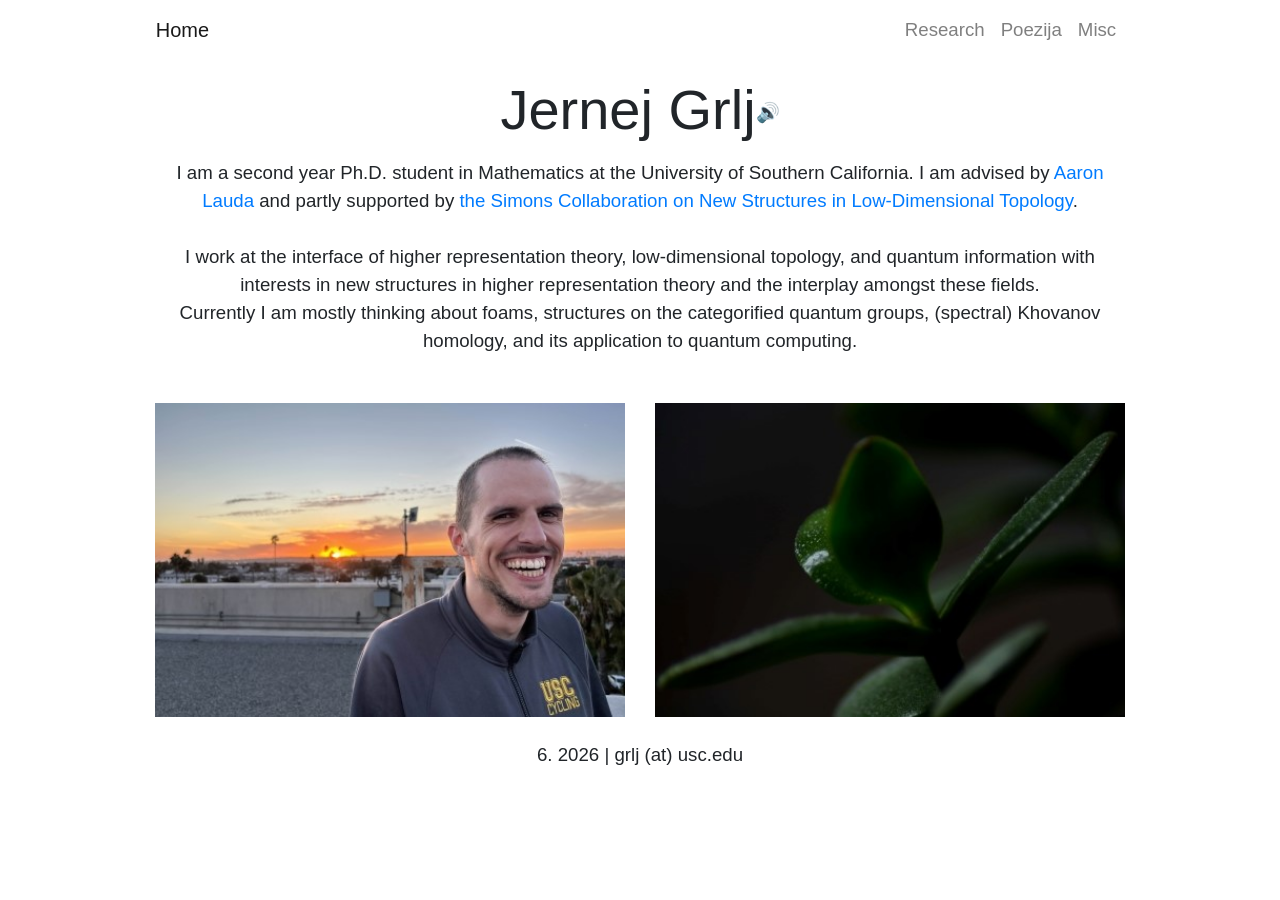
==== index.html @ 87f309b1 "update 2.2026 new papers, Pranger, new intersets" ====
<!DOCTYPE html>
<html lang="en">
<head>
    <meta charset="UTF-8">
    <meta name="viewport" content="width=device-width, initial-scale=1.0">
    <title>Jernej Grlj</title>
    <!-- Bootstrap CSS -->
    <link rel="stylesheet" href="https://maxcdn.bootstrapcdn.com/bootstrap/4.5.2/css/bootstrap.min.css">
    <!-- LaTeX CSS -->
    <link rel="stylesheet" href="https://latex.vercel.app/style.css">

    <style>
        h1 {
            
        }
        .container {
            max-width: 100%;
        }
        
        /* Media query for screens larger than 576px */
        @media (min-width: 576px) {
            .container {
                max-width: 80%;
            }
        }
        /* Remove outline and highlight effects for navbar links */
        .nav-link {
            outline: none; /* Remove outline on focus */
            box-shadow: none; /* Remove any box shadow effect */
            text-decoration: none; /* Remove underline if it appears */
        }

        .nav-link:focus, .nav-link:active {
            outline: none; /* Remove the blue outline */
            box-shadow: none; /* Remove any box shadow effect */
        }
        .navbar-brand {
            outline: none;
            box-shadow: none;
        }
        
        /* Optional: Prevent link text from being highlighted */
        .nav-link:focus, .nav-link:active {
            background-color: transparent; /* No background change on focus */
            color: inherit; /* Maintain original text color */
        }
        /* Adjust font size and line height */
        body {
            max-width: 128ch;
            font-size: 1rem;
            line-height: 1.5;
        }
                /* Remove any list-style or numbering in the navbar */
        .navbar-nav {
            list-style-type: none;
            padding: 0;
            margin: 0;
        }

        .navbar-nav li::before {
            content: none; /* Remove any custom content added by LaTeX.css */
        }
        /* Optional: If specific classes are defined, increase their font size too */
        body {
            font-size: calc(1rem + 2pt); /* Increase base font size */
        }/* Use the dark mode styles from LaTeX.css for the navbar */
        body.latex-dark .navbar {
            background-color: var(--latex-dark-background); /* Use the dark background from LaTeX.css */
            color: var(--latex-light-text); /* Use the light text color from LaTeX.css */
        }

        body.latex-dark .navbar .nav-link {
            color: var(--latex-light-text); /* Light text color for nav links */
        }

        body.latex-dark .navbar .nav-link:hover {
            color: var(--latex-highlight-text); /* Use a highlight color for hover effect */
        }

        body.latex-dark .navbar-brand {
            color: var(--latex-light-text); /* Light text color for the brand */
        }
            a {
        text-decoration: none; /* Remove underline */
        border: none; /* Remove any border */
    }

    /* Ensure the links don't show an outline or border when focused or active */
    a:focus, a:active {
        outline: none; /* Remove outline */
        border: none; /* Remove border */
    }
        </style>
</head>
<body>

    <!-- Navigation Bar -->
    <nav class="navbar navbar-expand-lg navbar-light">
        <div class="container">
            <a class="navbar-brand author" href="./index.html">Home</a>
            <button class="navbar-toggler" type="button" data-toggle="collapse" data-target="#navbarNav" aria-controls="navbarNav" aria-expanded="false" aria-label="Toggle navigation">
                <span class="navbar-toggler-icon"></span>
            </button>
            <div class="collapse navbar-collapse" id="navbarNav">
                <ul class="navbar-nav ml-auto">
                    <li class="nav-item">
                        <a class="nav-link" href="./research.html">Research</a>
                    </li>
                    <li class="nav-item">
                        <a class="nav-link" href="./poetry.html">Poezija</a>
                    </li>
                    <li class="nav-item">
                        <a class="nav-link" href="./misc.html">Misc</a>
                    </li>
                </ul>
            </div>
        </div>
    </nav>

<!-- Header Section -->
<header class="container-fluid text-center">
    <div class="container">
        <h1 class="display-4 author" style="margin-top:1rem; margin-bottom:1rem;">Jernej Grlj<sup style="font-size: 1.2rem; cursor: pointer;" onclick="playRandomAudio()">&#128266;</sup></h1>
    </div>
</header>

<!-- JavaScript to handle audio playback -->
<script>
    function playRandomAudio() {
        // List of audio files in the folder 'jernej'
        const audioFiles = [
            'jernej/jernej.mp3',
            'jernej/blaž.mp3',
            'jernej/gašper.mp3',
            'jernej/nace.mp3',
            'jernej/peter.mp3',
            'jernej/TataRobert.mp3',
            'jernej/mica.mp3',
            'jernej/tomaz.mp3',
            'jernej/erika.mp3'
            // Add more file paths as needed
        ];

        // Pick a random file
        const randomIndex = Math.floor(Math.random() * audioFiles.length);
        const randomAudio = audioFiles[randomIndex];

        // Create an audio object and play
        const audio = new Audio(randomAudio);
        audio.play();
    }
</script>


    <!-- About Section -->
    <section class="container-fluid">
        <div class="container">
            <div class="abstract text-center">
                <p class="centered"> I am a second year Ph.D. student in Mathematics at the University of Southern California. 
                    I am advised by <a href="https://sites.google.com/view/lauda-home/home">Aaron Lauda</a> and 
                    partly supported by <a href="https://sites.google.com/view/simons-newstructures">the Simons Collaboration on New Structures in 
                        Low-Dimensional Topology</a>. <br> <br>
                        I work at the interface of higher representation theory, low-dimensional topology, and quantum information with interests in new structures in higher representation theory and the interplay amongst these fields. <br>
                        Currently I am mostly thinking about foams, structures on the categorified quantum groups, (spectral) Khovanov homology, and its application to quantum computing.  </p>
            </div>
        </div>
    </section>

    <!-- Picture Section -->
    <section class="container-fluid mt-5">
        <div class="container">
            <div class="row">
                <!-- Picture 1 (Randomly Selected) -->
                <div class="col-md-6 mb-4">
                    <img id="randomImage1" class="img-fluid" alt="Random Image 1" style="width: 100%; object-fit: cover;">
                </div>
                <!-- Picture 2 (Randomly Selected) -->
                <div class="col-md-6 mb-4">
                    <img id="randomImage2" class="img-fluid" alt="Random Image 2" style="width: 100%; object-fit: cover;">
                </div>
            </div>
        </div>
    </section>
    
    <!-- JavaScript to Randomly Select Images -->
    <script>
        // List of image file names for Picture 1 and Picture 2
        const images1 = ["mojaslika/unnamed1.jpg", "mojaslika/unnamed2.jpg"];
        const images2 = ["slike/photo1.jpg", "slike/photo2.jpg", "slike/photo3.jpg"];
    
        // Select random images from the lists
        const randomImage1 = images1[Math.floor(Math.random() * images1.length)];
        const randomImage2 = images2[Math.floor(Math.random() * images2.length)];
    
        // Set the src attributes of the images
        document.getElementById("randomImage1").src = randomImage1;
        document.getElementById("randomImage2").src = randomImage2;
    </script>


    <!-- Footer Section -->
    <footer class="container-fluid text-center">
        <div class="container">
            <p>6. 2026 | grlj (at) usc.edu</p>
        </div>
    </footer>

    <!-- Bootstrap JS and dependencies -->
    <script src="https://code.jquery.com/jquery-3.5.1.slim.min.js"></script>
    <script src="https://cdn.jsdelivr.net/npm/@popperjs/core@2.9.2/dist/umd/popper.min.js"></script>
    <script src="https://maxcdn.bootstrapcdn.com/bootstrap/4.5.2/js/bootstrap.min.js"></script>

</body>
</html>
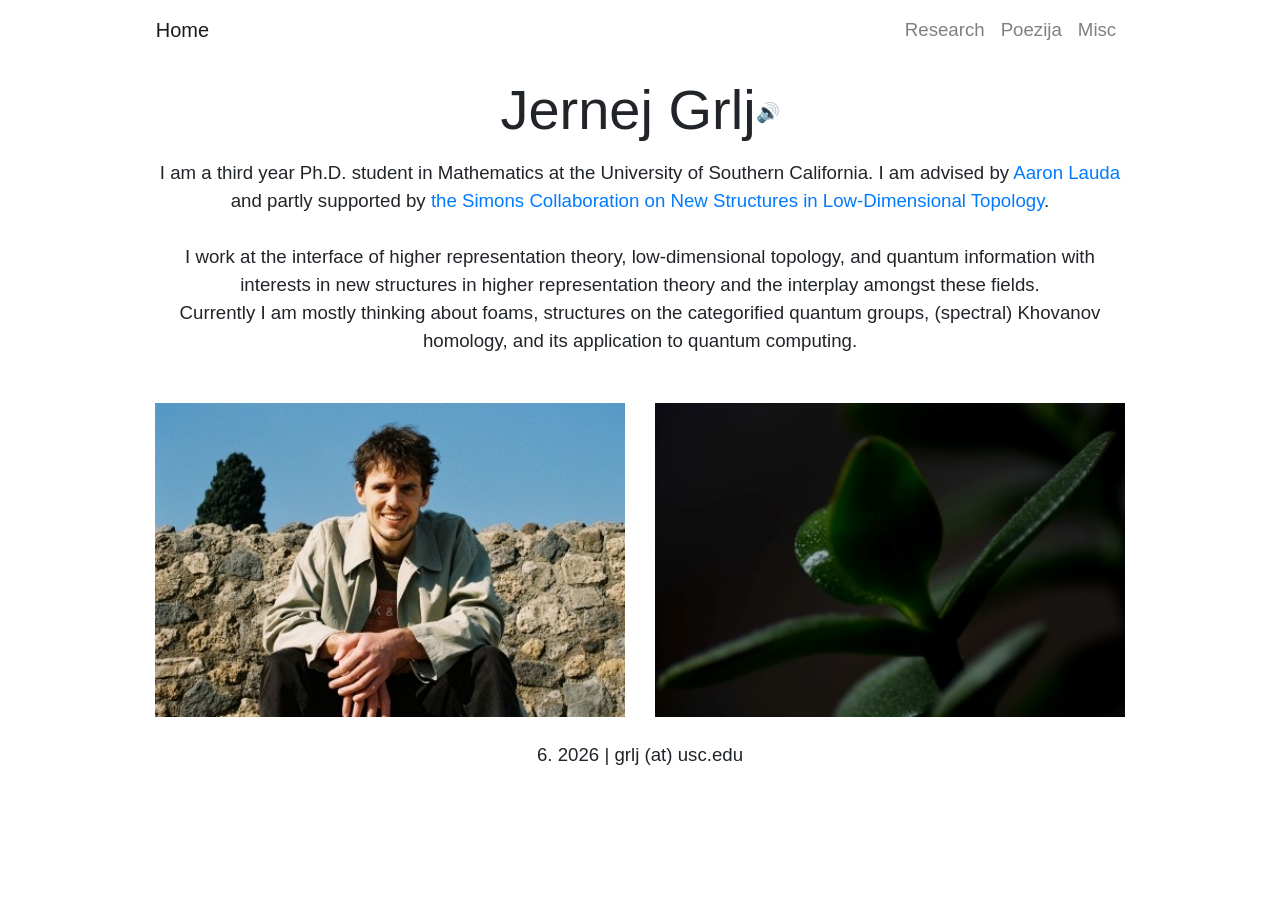
==== commit 63ad2fef: "yeear update" ====
--- a/index.html
+++ b/index.html
@@ -156,7 +156,7 @@
     <section class="container-fluid">
         <div class="container">
             <div class="abstract text-center">
-                <p class="centered"> I am a second year Ph.D. student in Mathematics at the University of Southern California. 
+                <p class="centered"> I am a third year Ph.D. student in Mathematics at the University of Southern California. 
                     I am advised by <a href="https://sites.google.com/view/lauda-home/home">Aaron Lauda</a> and 
                     partly supported by <a href="https://sites.google.com/view/simons-newstructures">the Simons Collaboration on New Structures in 
                         Low-Dimensional Topology</a>. <br> <br>
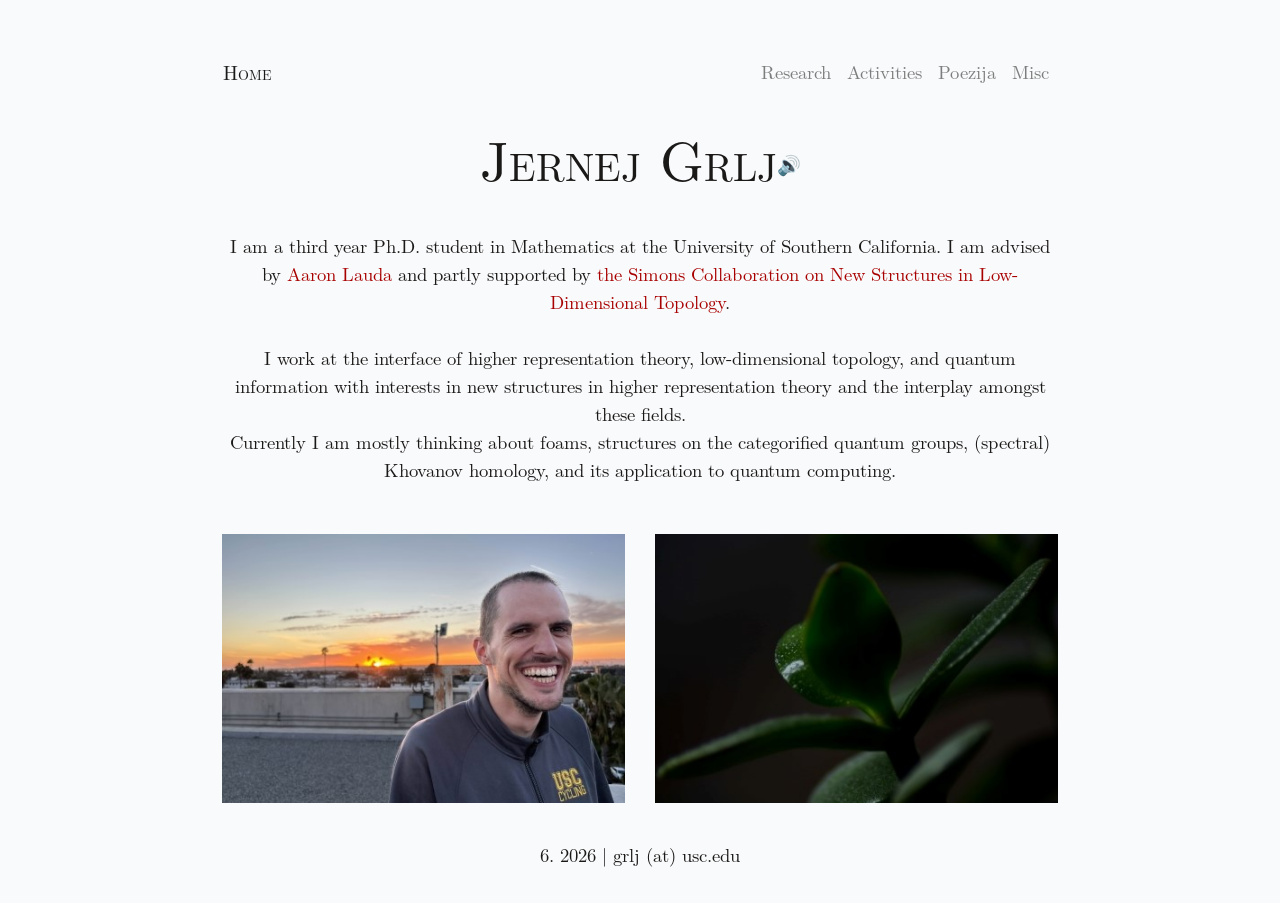
==== commit 0932a63a: "local css, activities subpage, bugs" ====
--- a/index.html
+++ b/index.html
@@ -7,7 +7,7 @@
     <!-- Bootstrap CSS -->
     <link rel="stylesheet" href="https://maxcdn.bootstrapcdn.com/bootstrap/4.5.2/css/bootstrap.min.css">
     <!-- LaTeX CSS -->
-    <link rel="stylesheet" href="https://latex.vercel.app/style.css">
+    <link rel="stylesheet" href="css/style.css">
 
     <style>
         h1 {
@@ -105,6 +105,9 @@
                 <ul class="navbar-nav ml-auto">
                     <li class="nav-item">
                         <a class="nav-link" href="./research.html">Research</a>
+                    </li>
+                    <li class="nav-item">
+                        <a class="nav-link" href="./activities.html">Activities</a>
                     </li>
                     <li class="nav-item">
                         <a class="nav-link" href="./poetry.html">Poezija</a>
@@ -207,8 +210,4 @@
 
     <!-- Bootstrap JS and dependencies -->
     <script src="https://code.jquery.com/jquery-3.5.1.slim.min.js"></script>
-    <script src="https://cdn.jsdelivr.net/npm/@popperjs/core@2.9.2/dist/umd/popper.min.js"></script>
-    <script src="https://maxcdn.bootstrapcdn.com/bootstrap/4.5.2/js/bootstrap.min.js"></script>
-
-</body>
-</html>
+    <script src="https://cdn.jsdelivr.net/npm/@popperjs/core@2.9.2/dist/
--- a/css/style.css
+++ b/css/style.css
@@ -0,0 +1,785 @@
+/*!
+ * LaTeX.css (https://latex.vercel.app/)
+ *
+ * Source: https://github.com/vincentdoerig/latex-css
+ * Licensed under MIT (https://github.com/vincentdoerig/latex-css/blob/master/LICENSE)
+*/
+
+@font-face {
+  font-family: 'Latin Modern';
+  font-style: normal;
+  font-weight: normal;
+  font-display: swap;
+  src: url('./fonts/LM-regular.woff2') format('woff2'),
+    url('./fonts/LM-regular.woff') format('woff'),
+    url('./fonts/LM-regular.ttf') format('truetype');
+}
+
+@font-face {
+  font-family: 'Latin Modern';
+  font-style: italic;
+  font-weight: normal;
+  font-display: swap;
+  src: url('./fonts/LM-italic.woff2') format('woff2'),
+    url('./fonts/LM-italic.woff') format('woff'),
+    url('./fonts/LM-italic.ttf') format('truetype');
+}
+
+@font-face {
+  font-family: 'Latin Modern';
+  font-style: normal;
+  font-weight: bold;
+  font-display: swap;
+  src: url('./fonts/LM-bold.woff2') format('woff2'),
+    url('./fonts/LM-bold.woff') format('woff'),
+    url('./fonts/LM-bold.ttf') format('truetype');
+}
+
+@font-face {
+  font-family: 'Latin Modern';
+  font-style: italic;
+  font-weight: bold;
+  font-display: swap;
+  src: url('./fonts/LM-bold-italic.woff2') format('woff2'),
+    url('./fonts/LM-bold-italic.woff') format('woff'),
+    url('./fonts/LM-bold-italic.ttf') format('truetype');
+}
+
+@font-face {
+  font-family: 'Libertinus';
+  font-style: normal;
+  font-weight: normal;
+  font-display: swap;
+  src: url('./fonts/Libertinus-regular.woff2') format('woff2');
+}
+
+@font-face {
+  font-family: 'Libertinus';
+  font-style: italic;
+  font-weight: normal;
+  font-display: swap;
+  src: url('./fonts/Libertinus-italic.woff2') format('woff2');
+}
+
+@font-face {
+  font-family: 'Libertinus';
+  font-style: normal;
+  font-weight: bold;
+  font-display: swap;
+  src: url('./fonts/Libertinus-bold.woff2') format('woff2');
+}
+
+@font-face {
+  font-family: 'Libertinus';
+  font-style: italic;
+  font-weight: bold;
+  font-display: swap;
+  src: url('./fonts/Libertinus-bold-italic.woff2') format('woff2');
+}
+
+@font-face {
+  font-family: 'Libertinus';
+  font-style: normal;
+  font-weight: 600;
+  font-display: swap;
+  src: url('./fonts/Libertinus-semibold.woff2') format('woff2');
+}
+
+@font-face {
+  font-family: 'Libertinus';
+  font-style: italic;
+  font-weight: 600;
+  font-display: swap;
+  src: url('./fonts/Libertinus-semibold-italic.woff2') format('woff2');
+}
+
+/* Box sizing rules */
+*,
+*::before,
+*::after {
+  box-sizing: border-box;
+}
+
+:root {
+  --body-color: hsl(0, 5%, 10%);
+  --body-bg-color: hsl(210, 20%, 98%);
+  --link-visited: hsl(0, 100%, 33%);
+  --link-focus-outline: hsl(220, 90%, 52%);
+  --pre-bg-color: hsl(210, 28%, 93%);
+  --kbd-bg-color: hsl(210, 5%, 100%);
+  --kbd-border-color: hsl(210, 5%, 70%);
+  --table-border-color: black;
+  --border-width-thin: 1.36px;
+  --border-width-thick: 2.27px;
+  --sidenote-target-border-color: hsl(55, 55%, 70%);
+  --footnotes-border-color: hsl(0, 0%, 39%);
+  --text-indent-size: 1.463rem; /* In 12pt [Latin Modern font] LaTeX article
+  \parindent =~ 17.625pt; taking also into account the ratio
+  1pt[LaTeX] = (72 / 72.27) * 1pt[HTML], with default 12pt/1rem LaTeX.css font
+  size, the identation value in rem CSS units is:
+  \parindent =~ 17.625 * (72 / 72.27) / 12 = 1.463rem. */
+}
+
+.latex-dark {
+  --body-color: hsl(0, 0%, 86%);
+  --body-bg-color: hsl(0, 0%, 16%);
+  --link-visited: hsl(196 80% 77%);
+  --link-focus-outline: hsl(215, 63%, 73%);
+  --pre-bg-color: hsl(0, 1%, 25%);
+  --kbd-bg-color: hsl(0, 0%, 16%);
+  --kbd-border-color: hsl(210, 5%, 70%);
+  --table-border-color: white;
+  --sidenote-target-border-color: hsl(0, 0%, 59%);
+  --footnotes-border-color: hsl(0, 0%, 59%);
+  --proof-symbol-filter: invert(80%);
+}
+
+@media (prefers-color-scheme: dark) {
+   .latex-dark-auto {
+    --body-color: hsl(0, 0%, 86%);
+    --body-bg-color: hsl(0, 0%, 16%);
+    --link-visited: hsl(196 80% 77%);
+    --link-focus-outline: hsl(215, 63%, 73%);
+    --pre-bg-color: hsl(0, 1%, 25%);
+    --kbd-bg-color: hsl(0, 0%, 16%);
+    --kbd-border-color: hsl(210, 5%, 70%);
+    --table-border-color: white;
+    --sidenote-target-border-color: hsl(0, 0%, 59%);
+    --footnotes-border-color: hsl(0, 0%, 59%);
+    --proof-symbol-filter: invert(80%);
+  }
+}
+
+/* Remove default margin */
+body,
+h1,
+h2,
+h3,
+h4,
+p,
+ul[class],
+ol[class],
+li,
+figure,
+figcaption,
+dl,
+dd {
+  margin: 0;
+}
+
+/* Make default font-size 1rem and add smooth scrolling to anchors */
+html {
+  font-size: 1rem;
+}
+@media (prefers-reduced-motion: no-preference) {
+  html {
+    scroll-behavior: smooth;
+  }
+}
+
+body.libertinus {
+  font-family: 'Libertinus', Georgia, Cambria, 'Times New Roman', Times, serif;
+}
+
+.text-justify {
+  text-align: justify;
+}
+
+body {
+  font-family: 'Latin Modern', Georgia, Cambria, 'Times New Roman', Times, serif;
+  line-height: 1.8;
+
+  max-width: 80ch;
+  min-height: 100vh;
+  overflow-x: hidden;
+  margin: 0 auto;
+  padding: 2rem 1.25rem;
+
+  counter-reset: theorem definition sidenote-counter;
+
+  color: var(--body-color);
+  background-color: var(--body-bg-color);
+
+  text-rendering: optimizeLegibility;
+
+  /* Allow automatic hyphenation for all text in the document */
+  hyphens: auto;
+  -webkit-hyphens: auto;
+  -moz-hyphens: auto;
+}
+
+p {
+  margin-top: 1rem;
+}
+
+/* Indents paragraphs like in LaTeX documents*/
+.indent-pars p {
+  text-indent: var(--text-indent-size);
+}
+
+.indent-pars p.no-indent,
+p.no-indent {
+  text-indent: 0;
+}
+
+.indent-pars ol p,
+.indent-pars ul p {
+  text-indent: 0;
+}
+
+.indent-pars h2 + p,
+.indent-pars h3 + p,
+.indent-pars h4 + p {
+  text-indent: 0;
+}
+
+/* A elements that don't have a class get default styles */
+a:not([class]) {
+  text-decoration-skip-ink: auto;
+}
+
+/* Make links red */
+a,
+a:visited {
+  color: var(--link-visited);
+}
+
+a:focus {
+  outline-offset: 2px;
+  outline: 2px solid var(--link-focus-outline);
+}
+
+/* Allow line breaks between any two characters */
+.break-all {
+  /*
+    NOTE: Whith `break-all` value no hyphens are shown, even if the word breaks
+    at a hyphenation point
+  */
+  word-break: break-all;
+}
+
+/* Make images easier to work with */
+img {
+  max-width: 100%;
+  height: auto;
+  display: block;
+}
+
+/* Inherit fonts for inputs and buttons */
+input,
+button,
+textarea,
+select {
+  font: inherit;
+}
+
+/* Prevent textarea from overflowing */
+textarea {
+  width: 100%;
+}
+
+/* Natural flow and rhythm in articles by default */
+article > * + * {
+  margin-top: 1em;
+}
+
+/* Styles for inline code or code snippets */
+code,
+pre,
+kbd {
+  font-family: Menlo, Monaco, Consolas, 'Liberation Mono', 'Courier New',
+    monospace;
+  font-size: 85%;
+  hyphens: none;
+}
+pre {
+  padding: 1rem 1.4rem;
+  max-width: 100%;
+  overflow: auto;
+  border-radius: 4px;
+  background: var(--pre-bg-color);
+}
+pre code {
+  font-size: 95%;
+  position: relative;
+}
+kbd {
+  background: var(--kbd-bg-color);
+  border: 1px solid var(--kbd-border-color);
+  border-radius: 2px;
+  padding: 2px 4px;
+  font-size: 75%;
+}
+
+/* Better tables */
+table:not(.borders-custom) {
+  border-collapse: collapse;
+  border-spacing: 0;
+  width: auto;
+  max-width: 100%;
+  border-top: var(--border-width-thick) solid var(--table-border-color);
+  border-bottom: var(--border-width-thick) solid var(--table-border-color);
+  /* display: block; */
+  overflow-x: auto; /* does not work because element is not block */
+  /* white-space: nowrap; */
+  counter-increment: caption;
+}
+/* add bottom border on column table headings  */
+table:not(.borders-custom) tr > th[scope='col'] {
+  border-bottom: var(--border-width-thin) solid var(--table-border-color);
+}
+/* add right border on row table headings  */
+table:not(.borders-custom) tr > th[scope='row'] {
+  border-right: var(--border-width-thin) solid var(--table-border-color);
+}
+table:not(.borders-custom) > tbody > tr:first-child > td,
+table:not(.borders-custom) > tbody > tr:first-child > th {
+  border-top: var(--border-width-thin) solid var(--table-border-color);
+}
+table:not(.borders-custom) > tbody > tr:last-child > td,
+table:not(.borders-custom) > tbody > tr:last-child > th {
+  border-bottom: var(--border-width-thin) solid var(--table-border-color);
+}
+
+th,
+td {
+  text-align: left;
+  padding: 0.5rem;
+  line-height: 1.1;
+}
+/* Table caption */
+caption {
+  text-align: left;
+  font-size: 0.923em;
+  /* border-bottom: 2pt solid #000; */
+  padding: 0 0.25em 0.25em;
+  width: 100%;
+  margin-left: 0;
+}
+
+caption::before {
+  content: 'Table ' counter(caption) '. ';
+  font-weight: bold;
+}
+
+/* allow scroll on the x-axis */
+.scroll-wrapper {
+  overflow-x: auto;
+}
+
+/* if a table is wrapped in a scroll wrapper,
+  the table cells shouldn't wrap */
+.scroll-wrapper > table td {
+  white-space: nowrap;
+}
+
+/* Table custom borders */
+table.borders-custom {
+  border-collapse: collapse;
+  border-spacing: 0;
+  width: auto;
+  max-width: 100%;
+  overflow-x: auto;
+  counter-increment: caption;
+}
+
+.border-top-thick {
+  border-top: var(--border-width-thick) solid var(--table-border-color);
+}
+.border-right-thick {
+  border-right: var(--border-width-thick) solid var(--table-border-color);
+}
+.border-bottom-thick {
+  border-bottom: var(--border-width-thick) solid var(--table-border-color);
+}
+.border-left-thick {
+  border-left: var(--border-width-thick) solid var(--table-border-color);
+}
+
+.border-top-thin {
+  border-top: var(--border-width-thin) solid var(--table-border-color);
+}
+.border-right-thin {
+  border-right: var(--border-width-thin) solid var(--table-border-color);
+}
+.border-bottom-thin {
+  border-bottom: var(--border-width-thin) solid var(--table-border-color);
+}
+.border-left-thin {
+  border-left: var(--border-width-thin) solid var(--table-border-color);
+}
+
+/* Table column alignment */
+.col-1-l tr > :nth-child(1),
+.col-2-l tr > :nth-child(2),
+.col-3-l tr > :nth-child(3),
+.col-4-l tr > :nth-child(4),
+.col-5-l tr > :nth-child(5),
+.col-6-l tr > :nth-child(6),
+.col-7-l tr > :nth-child(7),
+.col-8-l tr > :nth-child(8),
+.col-9-l tr > :nth-child(9),
+.col-10-l tr > :nth-child(10),
+.col-11-l tr > :nth-child(11),
+.col-12-l tr > :nth-child(12) {
+  text-align: left;
+}
+.col-1-c tr > :nth-child(1),
+.col-2-c tr > :nth-child(2),
+.col-3-c tr > :nth-child(3),
+.col-4-c tr > :nth-child(4),
+.col-5-c tr > :nth-child(5),
+.col-6-c tr > :nth-child(6),
+.col-7-c tr > :nth-child(7),
+.col-8-c tr > :nth-child(8),
+.col-9-c tr > :nth-child(9),
+.col-10-c tr > :nth-child(10),
+.col-11-c tr > :nth-child(11),
+.col-12-c tr > :nth-child(12) {
+  text-align: center;
+}
+.col-1-r tr > :nth-child(1),
+.col-2-r tr > :nth-child(2),
+.col-3-r tr > :nth-child(3),
+.col-4-r tr > :nth-child(4),
+.col-5-r tr > :nth-child(5),
+.col-6-r tr > :nth-child(6),
+.col-7-r tr > :nth-child(7),
+.col-8-r tr > :nth-child(8),
+.col-9-r tr > :nth-child(9),
+.col-10-r tr > :nth-child(10),
+.col-11-r tr > :nth-child(11),
+.col-12-r tr > :nth-child(12) {
+  text-align: right;
+}
+
+/* Format figure captions (based on table captions) */
+figure {
+  counter-increment: figcaption;
+}
+figcaption {
+  text-align: left;
+  font-size: 0.923em;
+  padding: 0.25em 0.25em 0;
+  width: 100%;
+  margin-left: 0;
+}
+figcaption::before {
+  content: 'Figure ' counter(figcaption) '. ';
+  font-weight: bold;
+}
+
+/* Center align the title */
+h1:first-child {
+  text-align: center;
+}
+
+/* Nested ordered list for ToC */
+nav ol {
+  counter-reset: item;
+  padding-left: 2rem;
+}
+nav ol > li {
+  display: block;
+}
+nav ol > li::before {
+  content: counters(item, '.') ' ';
+  counter-increment: item;
+  padding-right: 0.85rem;
+}
+
+/* Center definitions (most useful for display equations) */
+dl dd {
+  text-align: center;
+}
+
+/* Theorem */
+.theorem {
+  counter-increment: theorem;
+  display: block;
+  margin: 12px 0;
+  font-style: italic;
+}
+.theorem::before {
+  content: 'Theorem ' counter(theorem) '. ';
+  font-weight: bold;
+  font-style: normal;
+}
+
+/* Lemma */
+.lemma {
+  counter-increment: theorem;
+  display: block;
+  margin: 12px 0;
+  font-style: italic;
+}
+.lemma::before {
+  content: 'Lemma ' counter(theorem) '. ';
+  font-weight: bold;
+  font-style: normal;
+}
+
+/* Proof */
+.proof {
+  display: block;
+  margin: 12px 0;
+  font-style: normal;
+  position: relative;
+}
+.proof::before {
+  content: 'Proof. ' attr(title);
+  font-style: italic;
+}
+.proof::after {
+  content: '◾️';
+  filter: var(--proof-symbol-filter);
+  position: absolute;
+  right: -12px;
+  bottom: -2px;
+}
+
+/* Definition */
+.definition {
+  counter-increment: definition;
+  display: block;
+  margin: 12px 0;
+  font-style: normal;
+}
+.definition::before {
+  content: 'Definition ' counter(definition) '. ';
+  font-weight: bold;
+  font-style: normal;
+}
+
+/* Center align author name, use small caps and add vertical spacing  */
+.author {
+  margin: 0.85rem 0;
+  font-variant-caps: small-caps;
+  text-align: center;
+}
+
+/* Sidenotes */
+
+.sidenote {
+  font-size: 0.8rem;
+  float: right;
+  clear: right;
+  width: 18vw;
+  margin-right: -20vw;
+  margin-bottom: 1em;
+  text-indent: 0;
+  /* Right sidenotes explicitly aligned to left for wide screens */
+  text-align: left;
+}
+
+.sidenote.left {
+  float: left;
+  margin-left: -20vw;
+  margin-bottom: 1em;
+  text-indent: 0;
+  /* Left sidenotes explicitly aligned to right for wide screens */
+  text-align: right;
+}
+
+/* Justify all sidenotes for wide screens when `text-justify` class is used */
+body.text-justify .sidenote,
+body.text-justify .sidenote.left {
+    text-align: justify;
+}
+
+/* (WIP) add border when a sidenote is clicked on */
+.sidenote:target {
+  border: var(--sidenote-target-border-color) 1.5px solid;
+  padding: 0 .5rem;
+  scroll-margin-block-start: 10rem;
+}
+
+/* sidenote counter */
+.sidenote-number {
+  counter-increment: sidenote-counter;
+}
+
+.sidenote-number::after,
+.sidenote::before {
+  position: relative;
+  vertical-align: baseline;
+}
+
+/* add number in main content */
+.sidenote-number::after {
+  content: counter(sidenote-counter);
+  font-size: 0.7rem;
+  top: -0.5rem;
+  left: 0.1rem;
+}
+
+/* add number in front of the sidenote */
+.sidenote-number ~ .sidenote::before {
+  content: counter(sidenote-counter) ' ';
+  font-size: 0.7rem;
+  top: -0.5rem;
+}
+
+label.sidenote-toggle:not(.sidenote-number) {
+  display: none;
+}
+
+/* sidenotes inside blockquotes are indented more */
+blockquote .sidenote {
+  margin-right: -24vw;
+  width: 18vw;
+}
+
+
+label.sidenote-toggle {
+  display: inline;
+  cursor: pointer;
+}
+
+input.sidenote-toggle {
+  display: none;
+}
+
+@media (max-width: 1050px) {
+  label.sidenote-toggle:not(.sidenote-number) {
+    display: inline;
+  }
+  .sidenote {
+    display: none;
+  }
+  .sidenote-toggle:checked + .sidenote {
+    display: block;
+    margin: 0.5rem 1.25rem 1rem 0.5rem;
+    float: left;
+    left: 1rem;
+    clear: both;
+    width: 95%;
+  }
+
+  /* All sidenotes explicitly aligned to left for narrow screens */
+  .sidenote-toggle:checked + .sidenote.left {
+    text-align: left;
+  }
+
+  /* Justify all sidenotes for narrow screens when `text-justify` class is used */
+  body.text-justify .sidenote-toggle:checked + .sidenote.left {
+    text-align: justify;
+  }
+
+  /* tweak indentation of sidenote inside a blockquote */
+  blockquote .sidenote {
+    margin-right: -25vw;
+    width: 16vw;
+  }
+}
+
+/* Make footnote text smaller */
+.footnotes p {
+  line-height: 1.5;
+  font-size: 85%;
+  margin-bottom: 0.4rem;
+}
+.footnotes {
+  border-top: 1px solid var(--footnotes-border-color);
+}
+
+/* Center title and paragraph */
+.abstract,
+.abstract p {
+  text-align: center;
+  margin-top: 0;
+}
+.abstract {
+  margin: 2.25rem 0;
+}
+.abstract > h2 {
+  font-size: 1rem;
+  margin-bottom: -0.2rem;
+}
+
+/* Format the LaTeX symbol correctly (a higher up, e lower) */
+.latex span:nth-child(1) {
+  text-transform: uppercase;
+  font-size: 0.75em;
+  vertical-align: 0.28em;
+  margin-left: -0.48em;
+  margin-right: -0.15em;
+  line-height: 1ex;
+}
+
+.latex span:nth-child(2) {
+  text-transform: uppercase;
+  vertical-align: -0.5ex;
+  margin-left: -0.1667em;
+  margin-right: -0.125em;
+  line-height: 1ex;
+}
+
+/* Prevent line breaks inside an element */
+.whitespace-nowrap {
+  white-space: nowrap;
+}
+
+/* Heading typography */
+h1 {
+  font-size: 2.5rem;
+  line-height: 3.25rem;
+  margin-bottom: 1.625rem;
+}
+
+h2 {
+  font-size: 1.7rem;
+  line-height: 2rem;
+  margin-top: 3rem;
+}
+
+h3 {
+  font-size: 1.4rem;
+  margin-top: 2.5rem;
+}
+
+h4 {
+  font-size: 1.2rem;
+  margin-top: 2rem;
+}
+
+h5 {
+  font-size: 1rem;
+  margin-top: 1.8rem;
+}
+
+h6 {
+  font-size: 1rem;
+  font-style: italic;
+  font-weight: normal;
+  margin-top: 2.5rem;
+}
+
+h3,
+h4,
+h5,
+h6 {
+  line-height: 1.625rem;
+}
+
+h1 + h2 {
+  margin-top: 1.625rem;
+}
+
+h2 + h3,
+h3 + h4,
+h4 + h5 {
+  margin-top: 0.8rem;
+}
+
+h5 + h6 {
+  margin-top: -0.8rem;
+}
+
+h2,
+h3,
+h4,
+h5,
+h6 {
+  margin-bottom: 0.8rem;
+}
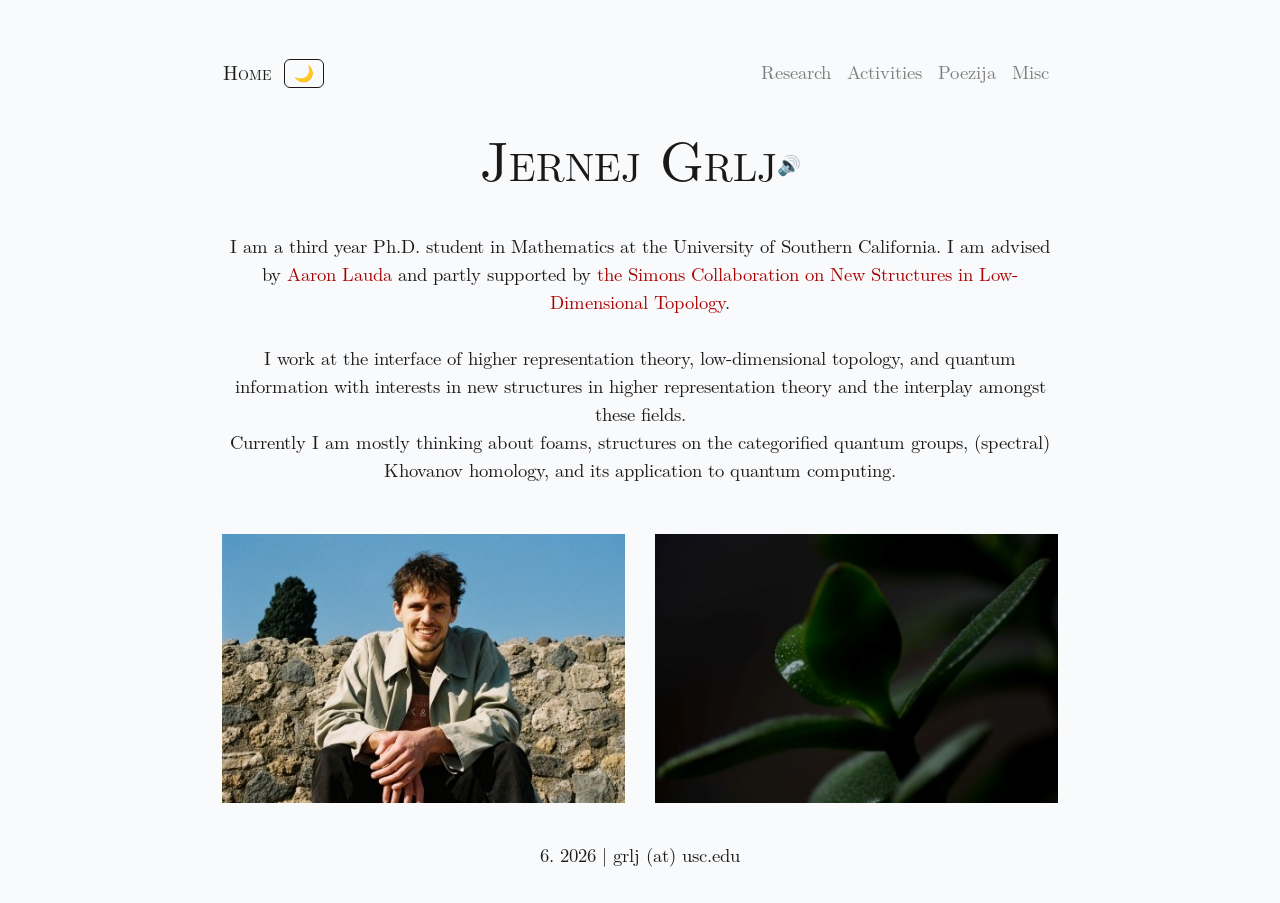
==== commit 4d28fabc: "dark mode" ====
--- a/index.html
+++ b/index.html
@@ -3,6 +3,21 @@
 <head>
     <meta charset="UTF-8">
     <meta name="viewport" content="width=device-width, initial-scale=1.0">
+    <!-- Apply saved/system color scheme before render to avoid flash -->
+    <script>
+      (function () {
+        function readTheme() {
+          try { var s = localStorage.getItem('theme'); if (s) return s; } catch (e) {}
+          var m = document.cookie.match(/(?:^|;\s*)theme=(dark|light)/);
+          return m ? m[1] : null;
+        }
+        var stored = readTheme();
+        var dark = stored
+          ? stored === 'dark'
+          : (window.matchMedia && window.matchMedia('(prefers-color-scheme: dark)').matches);
+        if (dark) document.documentElement.classList.add('latex-dark');
+      })();
+    </script>
     <title>Jernej Grlj</title>
     <!-- Bootstrap CSS -->
     <link rel="stylesheet" href="https://maxcdn.bootstrapcdn.com/bootstrap/4.5.2/css/bootstrap.min.css">
@@ -64,21 +79,21 @@
         body {
             font-size: calc(1rem + 2pt); /* Increase base font size */
         }/* Use the dark mode styles from LaTeX.css for the navbar */
-        body.latex-dark .navbar {
-            background-color: var(--latex-dark-background); /* Use the dark background from LaTeX.css */
-            color: var(--latex-light-text); /* Use the light text color from LaTeX.css */
-        }
-
-        body.latex-dark .navbar .nav-link {
-            color: var(--latex-light-text); /* Light text color for nav links */
-        }
-
-        body.latex-dark .navbar .nav-link:hover {
-            color: var(--latex-highlight-text); /* Use a highlight color for hover effect */
-        }
-
-        body.latex-dark .navbar-brand {
-            color: var(--latex-light-text); /* Light text color for the brand */
+        .latex-dark .navbar {
+            background-color: var(--body-bg-color); /* Use the dark background from LaTeX.css */
+            color: var(--body-color); /* Use the light text color from LaTeX.css */
+        }
+
+        .latex-dark .navbar .nav-link {
+            color: var(--body-color); /* Light text color for nav links */
+        }
+
+        .latex-dark .navbar .nav-link:hover {
+            color: var(--link-visited); /* Use a highlight color for hover effect */
+        }
+
+        .latex-dark .navbar-brand {
+            color: var(--body-color); /* Light text color for the brand */
         }
             a {
         text-decoration: none; /* Remove underline */
@@ -98,6 +113,7 @@
     <nav class="navbar navbar-expand-lg navbar-light">
         <div class="container">
             <a class="navbar-brand author" href="./index.html">Home</a>
+            <button id="themeToggle" class="theme-toggle" type="button" aria-label="Toggle dark mode" aria-pressed="false" onclick="toggleTheme()">🌙</button>
             <button class="navbar-toggler" type="button" data-toggle="collapse" data-target="#navbarNav" aria-controls="navbarNav" aria-expanded="false" aria-label="Toggle navigation">
                 <span class="navbar-toggler-icon"></span>
             </button>
@@ -210,4 +226,49 @@
 
     <!-- Bootstrap JS and dependencies -->
     <script src="https://code.jquery.com/jquery-3.5.1.slim.min.js"></script>
-    <script src="https://cdn.jsdelivr.net/npm/@popperjs/core@2.9.2/dist/+    <script src="https://cdn.jsdelivr.net/npm/@popperjs/core@2.9.2/dist/umd/popper.min.js"></script>
+    <script src="https://maxcdn.bootstrapcdn.com/bootstrap/4.5.2/js/bootstrap.min.js"></script>
+
+    <!-- Dark-mode toggle logic -->
+    <script>
+      function saveTheme(val) {
+        try { localStorage.setItem('theme', val); } catch (e) {}
+        document.cookie = 'theme=' + val + '; path=/; max-age=31536000; SameSite=Lax';
+      }
+      function readThemePref() {
+        try { var s = localStorage.getItem('theme'); if (s) return s; } catch (e) {}
+        var m = document.cookie.match(/(?:^|;\s*)theme=(dark|light)/);
+        return m ? m[1] : null;
+      }
+      function toggleTheme() {
+        var isDark = document.documentElement.classList.toggle('latex-dark');
+        saveTheme(isDark ? 'dark' : 'light');
+        updateThemeIcon(isDark);
+      }
+      function updateThemeIcon(isDark) {
+        var btn = document.getElementById('themeToggle');
+        if (btn) {
+          btn.textContent = isDark ? '\u2600\uFE0F' : '\u{1F319}';
+          btn.setAttribute('aria-pressed', isDark ? 'true' : 'false');
+        }
+      }
+      document.addEventListener('DOMContentLoaded', function () {
+        updateThemeIcon(document.documentElement.classList.contains('latex-dark'));
+        if (window.matchMedia) {
+          window.matchMedia('(prefers-color-scheme: dark)').addEventListener('change', function (e) {
+            if (readThemePref()) return;
+            document.documentElement.classList.toggle('latex-dark', e.matches);
+            updateThemeIcon(e.matches);
+          });
+        }
+        // Sync the theme across any other open tabs/subpages live
+        window.addEventListener('storage', function (e) {
+          if (e.key !== 'theme') return;
+          var dark = e.newValue === 'dark';
+          document.documentElement.classList.toggle('latex-dark', dark);
+          updateThemeIcon(dark);
+        });
+      });
+    </script>
+</body>
+</html>
--- a/css/style.css
+++ b/css/style.css
@@ -783,3 +783,43 @@
 h6 {
   margin-bottom: 0.8rem;
 }
+
+/* Dark-mode navbar overrides (beat Bootstrap's .bg-light !important / navbar-light) */
+.latex-dark .navbar,
+.latex-dark .navbar.bg-light {
+  background-color: var(--body-bg-color) !important;
+}
+
+.latex-dark .navbar .nav-link,
+.latex-dark .navbar .navbar-brand,
+.latex-dark .navbar-brand {
+  color: var(--body-color) !important;
+}
+
+.latex-dark .navbar .nav-link:hover {
+  color: var(--link-visited) !important;
+}
+
+/* Dark-mode toggle button in the navbar */
+.theme-toggle {
+  background: transparent;
+  border: 1px solid var(--body-color);
+  color: var(--body-color);
+  border-radius: 6px;
+  cursor: pointer;
+  padding: 0.1rem 0.55rem;
+  margin-left: 0.75rem;
+  font-size: 1rem;
+  line-height: 1.5;
+  transition: opacity 0.15s ease;
+}
+
+.theme-toggle:hover {
+  opacity: 0.65;
+}
+
+.theme-toggle:focus,
+.theme-toggle:active {
+  outline: none;
+  box-shadow: none;
+}
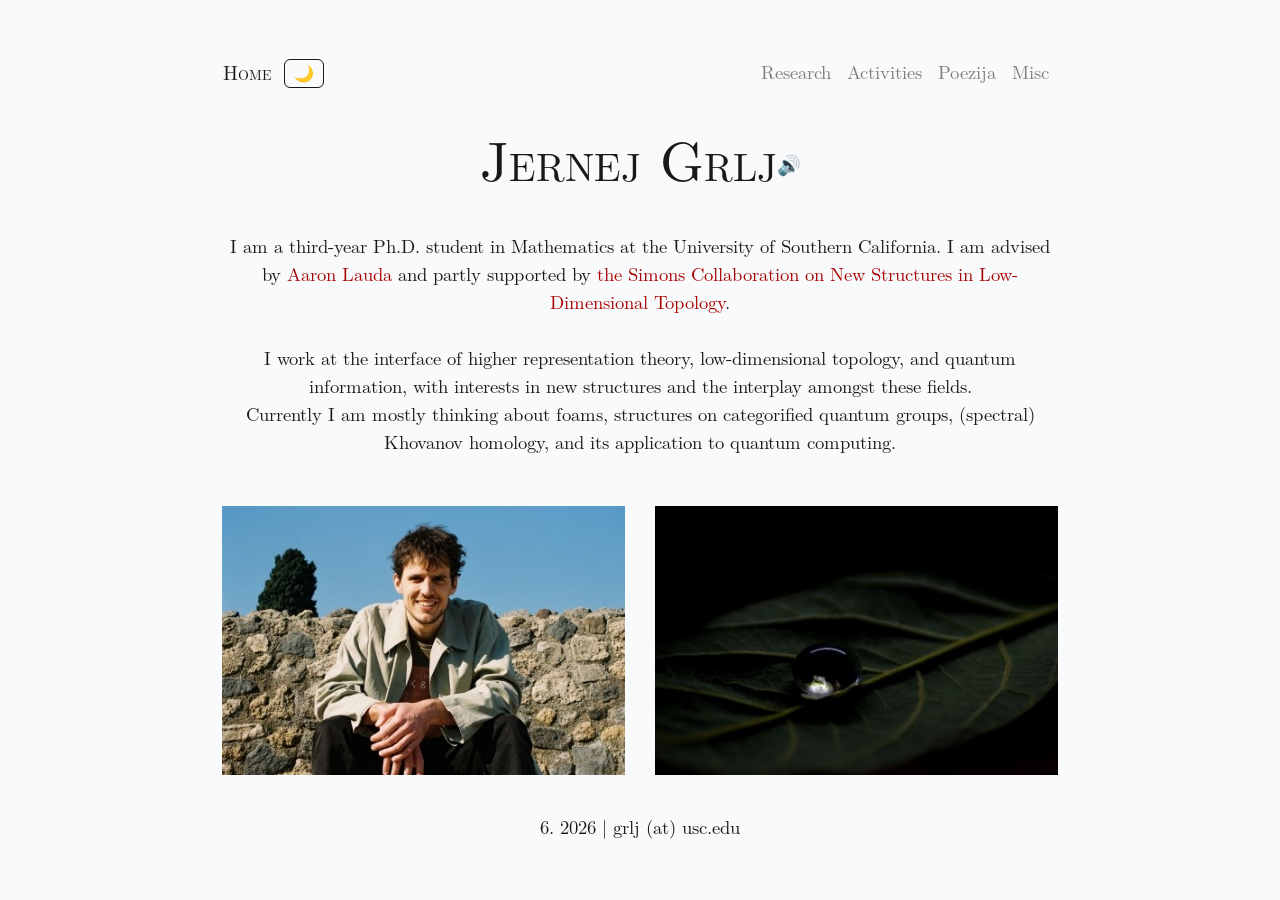
==== commit e28d8bd4: "spell check" ====
--- a/index.html
+++ b/index.html
@@ -175,12 +175,12 @@
     <section class="container-fluid">
         <div class="container">
             <div class="abstract text-center">
-                <p class="centered"> I am a third year Ph.D. student in Mathematics at the University of Southern California. 
-                    I am advised by <a href="https://sites.google.com/view/lauda-home/home">Aaron Lauda</a> and 
-                    partly supported by <a href="https://sites.google.com/view/simons-newstructures">the Simons Collaboration on New Structures in 
+                <p class="centered"> I am a third-year Ph.D. student in Mathematics at the University of Southern California.
+                    I am advised by <a href="https://sites.google.com/view/lauda-home/home">Aaron Lauda</a> and
+                    partly supported by <a href="https://sites.google.com/view/simons-newstructures">the Simons Collaboration on New Structures in
                         Low-Dimensional Topology</a>. <br> <br>
-                        I work at the interface of higher representation theory, low-dimensional topology, and quantum information with interests in new structures in higher representation theory and the interplay amongst these fields. <br>
-                        Currently I am mostly thinking about foams, structures on the categorified quantum groups, (spectral) Khovanov homology, and its application to quantum computing.  </p>
+                        I work at the interface of higher representation theory, low-dimensional topology, and quantum information, with interests in new structures and the interplay amongst these fields. <br>
+                        Currently I am mostly thinking about foams, structures on categorified quantum groups, (spectral) Khovanov homology, and its application to quantum computing.  </p>
             </div>
         </div>
     </section>
--- a/css/style.css
+++ b/css/style.css
@@ -123,7 +123,7 @@
 .latex-dark {
   --body-color: hsl(0, 0%, 86%);
   --body-bg-color: hsl(0, 0%, 16%);
-  --link-visited: hsl(196 80% 77%);
+  --link-visited: hsl(0, 55%, 55%);
   --link-focus-outline: hsl(215, 63%, 73%);
   --pre-bg-color: hsl(0, 1%, 25%);
   --kbd-bg-color: hsl(0, 0%, 16%);
@@ -138,7 +138,7 @@
    .latex-dark-auto {
     --body-color: hsl(0, 0%, 86%);
     --body-bg-color: hsl(0, 0%, 16%);
-    --link-visited: hsl(196 80% 77%);
+    --link-visited: hsl(0, 55%, 55%);
     --link-focus-outline: hsl(215, 63%, 73%);
     --pre-bg-color: hsl(0, 1%, 25%);
     --kbd-bg-color: hsl(0, 0%, 16%);
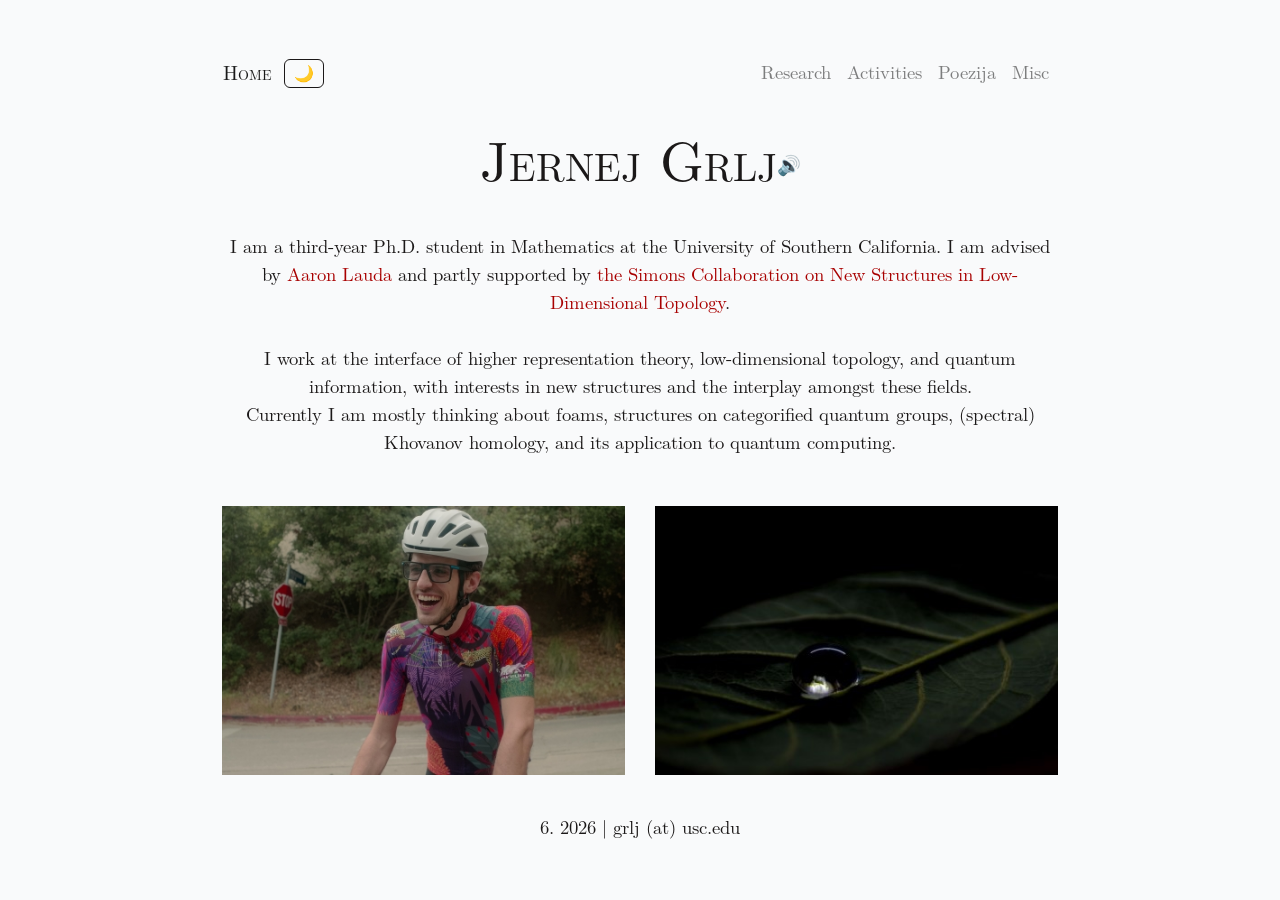
==== commit 8a5e39cc: "added photo to random" ====
--- a/index.html
+++ b/index.html
@@ -204,7 +204,7 @@
     <!-- JavaScript to Randomly Select Images -->
     <script>
         // List of image file names for Picture 1 and Picture 2
-        const images1 = ["mojaslika/unnamed1.jpg", "mojaslika/unnamed2.jpg"];
+        const images1 = ["mojaslika/unnamed1.jpg", "mojaslika/unnamed2.jpg", "mojaslika/unnamed3.jpg"];
         const images2 = ["slike/photo1.jpg", "slike/photo2.jpg", "slike/photo3.jpg"];
     
         // Select random images from the lists
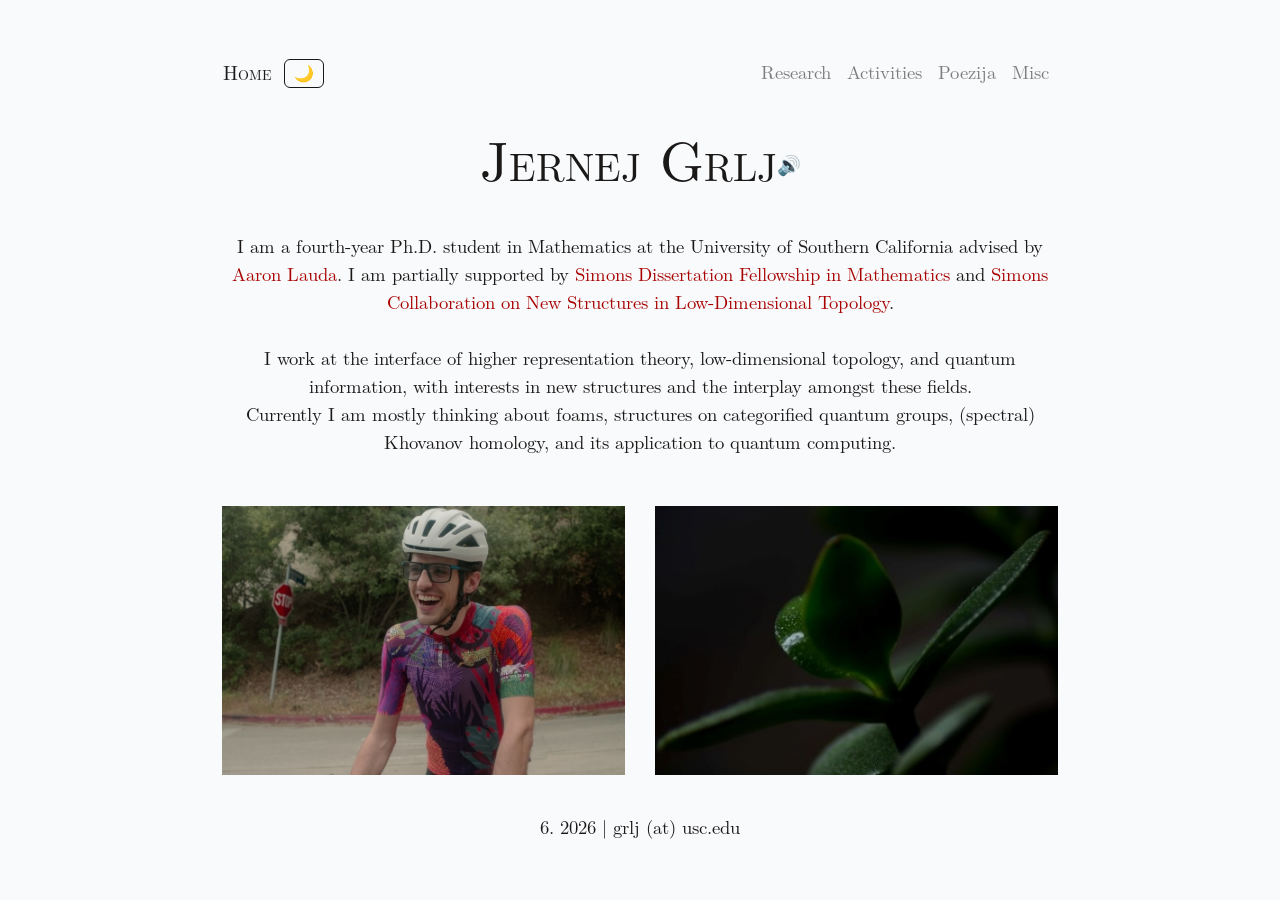
==== commit d7f88afb: "added dissertaion fellowship" ====
--- a/index.html
+++ b/index.html
@@ -175,12 +175,13 @@
     <section class="container-fluid">
         <div class="container">
             <div class="abstract text-center">
-                <p class="centered"> I am a third-year Ph.D. student in Mathematics at the University of Southern California.
-                    I am advised by <a href="https://sites.google.com/view/lauda-home/home">Aaron Lauda</a> and
-                    partly supported by <a href="https://sites.google.com/view/simons-newstructures">the Simons Collaboration on New Structures in
-                        Low-Dimensional Topology</a>. <br> <br>
-                        I work at the interface of higher representation theory, low-dimensional topology, and quantum information, with interests in new structures and the interplay amongst these fields. <br>
-                        Currently I am mostly thinking about foams, structures on categorified quantum groups, (spectral) Khovanov homology, and its application to quantum computing.  </p>
+                <p class="centered"> I am a fourth-year Ph.D. student in Mathematics at the University of Southern California
+                    advised by <a href="https://sites.google.com/view/lauda-home/home">Aaron Lauda</a>. I am partially supported by 
+                    <a href="https://www.simonsfoundation.org/grant/simons-dissertation-fellowship-in-mathematics/">Simons Dissertation Fellowship in Mathematics</a> and
+                    <a href="https://sites.google.com/view/simons-newstructures">Simons Collaboration on New Structures in Low-Dimensional Topology</a>. <br> <br>
+                    
+                    I work at the interface of higher representation theory, low-dimensional topology, and quantum information, with interests in new structures and the interplay amongst these fields. <br>
+                    Currently I am mostly thinking about foams, structures on categorified quantum groups, (spectral) Khovanov homology, and its application to quantum computing.  </p>
             </div>
         </div>
     </section>
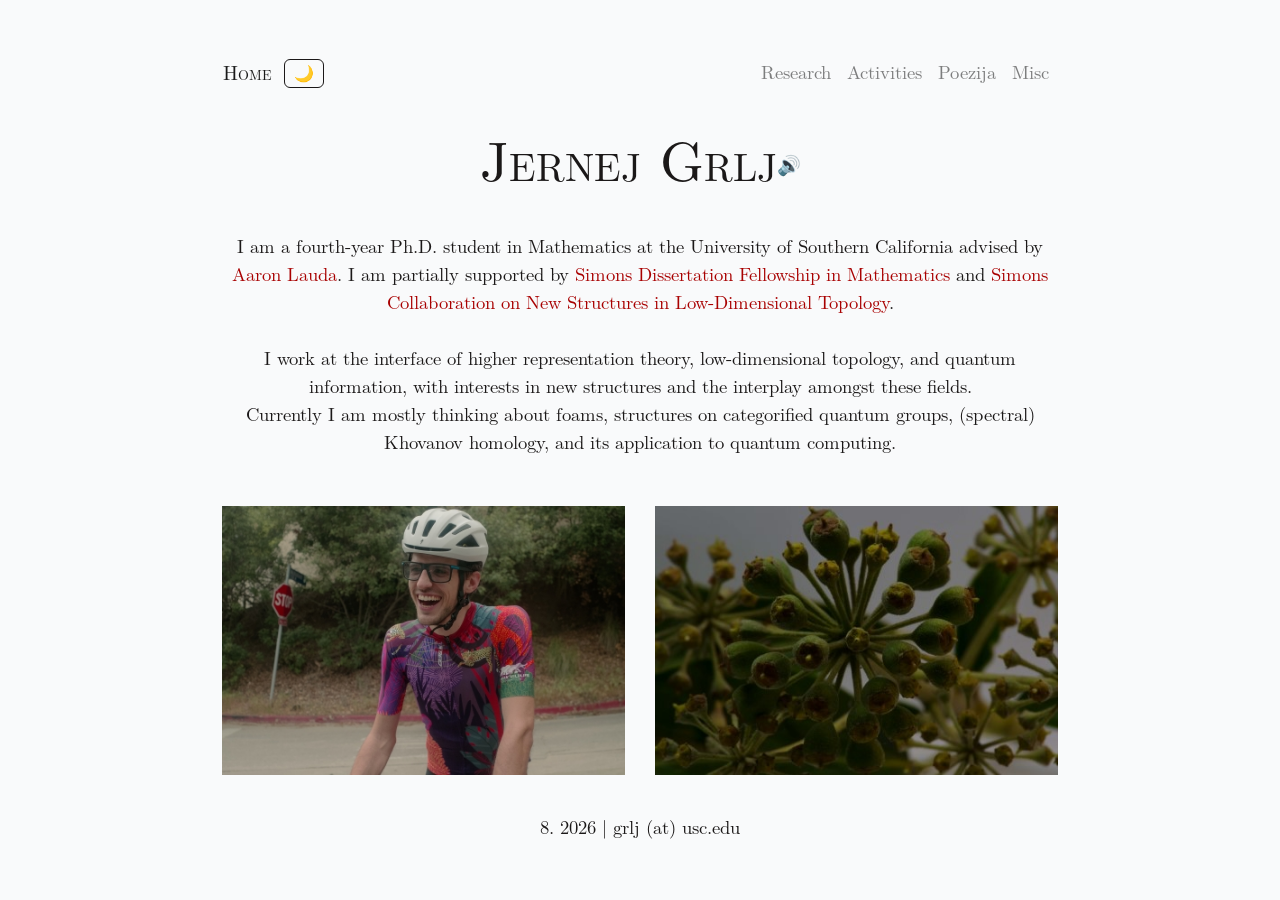
==== commit 0ad4174a: "date" ====
--- a/index.html
+++ b/index.html
@@ -221,7 +221,7 @@
     <!-- Footer Section -->
     <footer class="container-fluid text-center">
         <div class="container">
-            <p>6. 2026 | grlj (at) usc.edu</p>
+            <p>8. 2026 | grlj (at) usc.edu</p>
         </div>
     </footer>
 
